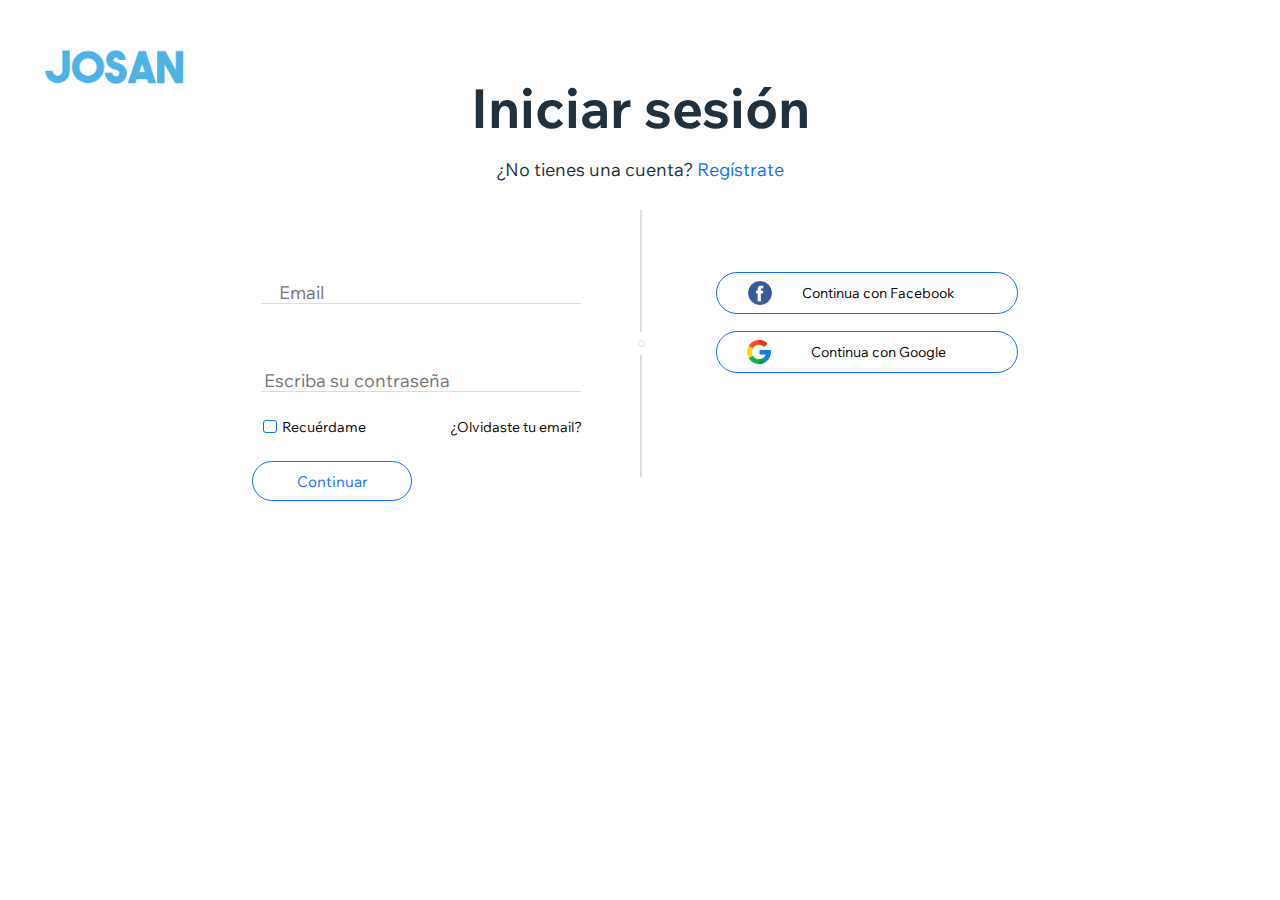
==== View/sign in.html @ 8b0a5ab1 "Se agrega el proyecto" ====
<!DOCTYPE html>
<html lang="en">

<head>
    <meta charset="UTF-8">
    <meta name="viewport" content="width=device-width, initial-scale=1.0">
    <title>Sign in</title>
    <link href="https://fonts.googleapis.com/css2?family=Inter&family=Wix+Madefor+Text:wght@500&display=swap"
        rel="stylesheet">
    <link rel="stylesheet" href="Css/sign in.css">
    <link rel="icon" href="../Icons/LOGO JOSAN NUEVA VERSION.png">
</head>

<body>
    <header class="header">
        <h1>Iniciar sesión</h1>
        <h5>¿No tienes una cuenta? <a href="sign up.html">Regístrate</a></h5>
    </header>
    <div class="logo">
        <img src="../Icons/JOSAN.png" alt="No funciona la imagen :(">
    </div>
    <form action="" class="form">
        <div class="div">
            <input type="email" required>
            <label class="lbl-email">
                <span class="text-nombre">
                    Email
                </span>
            </label>
        </div>
        <!------>
        <div class="div">
            <input type="password" required>
            <label class="lbl-password">
                <span class="text-nombre">
                    Escriba su contraseña
                </span>
            </label>
        </div>
        <div class="separator">
            <div class="line"></div>
            <div class="circle"></div>
            <div class="line2"></div>
        </div>
        <input type="checkbox" id="remember">
        <label for="remember" class="remember-me">Recuérdame</label>
        <div class="forget-email">
            <a href="recover account.html">¿Olvidaste tu email?</a>
        </div>

        <div class="linkFace">
            <a href="https://www.google.com/?hl=es"><img src="../Icons/facebook.png" alt="">Continua con Facebook</a>
        </div>
        <div class="google">
            <a href="https://www.google.com/?hl=es"><img src="../Icons/google.png" alt="">Continua con Google</a>
        </div>
        <button type="submit" id = "next">Continuar</button>

    </form>
    <script src = "../Controller/JS/sing -in.js"></script>
</body>

</html>
---- View/Css/sign in.css ----
* {
    font-family: 'Inter', sans-serif;
    font-family: 'Wix Madefor Text', sans-serif;
}

.header {
    display: flex;
    justify-content: center;
    position: relative;
    margin: 3% 0%;
}

.header>h1 {
    font-size: 54px;
    color: #20303c
}

.header>h5 {
    position: absolute;
    top: 90px;
    color: #20303c;
    font-weight: 200;
    font-size: 18px;
}

.header>h5>a {
    text-decoration: none;
    color: #116dff;
}

.logo {
    position: absolute;
    bottom: 90%;
    left: 3%;
}

.logo>img {
    width: 40%;
}

form {
    position: relative;
    left: 20%;
}

.div>input {
    width: 25%;
    height: 20%;
    background: none;
    color: #000;
    padding-top: 20px;
    border: 0px;
    outline: 0px;
    border-bottom: 1px solid #DDDDDE;
    margin-top: 50px;
}

.div>.lbl-email {
    position: absolute;
    font-size: 18px;
    right: 95%;
    color: #757575;
    top: 33%;
    transition: 0.25s;
}

.div>.lbl-password {
    position: absolute;
    font-size: 18px;
    color: #757575;
    top: 78%;
    right: 85%;
    transition: 0.25s;
}

form input:focus+.lbl-email,
form input:valid+.lbl-email {
    transform: translateY(-150%);
    right: 96%;
    font-size: 14px;
}

form input:focus+.lbl-password, form input:valid + .lbl-password {
    transform: translateY(-150%);
    font-size: 14px;
    right: 88%;
}

.line {
    position: absolute;
    width: 0px;
    height: 120px;
    border: 1px solid #DDDDDE;
    left: 30%;
    bottom: 145px;
}

.circle {
    position: absolute;
    width: 5px;
    height: 5px;
    border: 1px solid #DDDDDE;
    border-radius: 60px;
    left: 29.82%;
    bottom: 130px;
}

.line2 {
    position: absolute;
    width: 0px;
    height: 120px;
    border: 1px solid #DDDDDE;
    left: 30%;
    bottom: 22%;
}

.separator {
    position: relative;
    top: 85px;
}

input[type = "checkbox"]{
    display: none;
}
.remember-me{
    padding-left: 1.3rem;
    top: 1.5rem;
    position: relative;
    font-size: 14px;
}
.remember-me::before{
    content: ' ';
    border: 1px solid #116dff;
    position: absolute;
    width: 0.8em;
    height: 0.8em;
    border-radius: 3px;
    right: 85%;
    top: 11%;
    transition: all 0.2s;
    transform: rotate(0deg);
}

input[type = "checkbox"]:checked + .remember-me::before{
    border-color: #116dff;
    color: #116dff;
    content: '\02713';
    position: absolute;
    display: flex;
    align-items: center;
    transform: rotate(360deg);
}

.forget-email{
    width: auto;
    height: auto;
    position: absolute;
    left: 15%;
    top:102%
}
.forget-email>a{
    text-decoration: none;
    color: #000;
    font-size: 14px;
}

.forget-email>a:hover{
    color: #116dff;
}

.linkFace{
    display: flex;
    justify-content: center;
    align-items: center;
    width: 300px;
    height: 40px;
    border: 1px solid #116dff;
    cursor: pointer;
    position: absolute;
    left: 36%;
    bottom: 50%;
    border-radius: 60px;

}
.linkFace>a{
    position: relative;
    bottom: 5px;
    color: #000;
    font-size: 18px;
    text-decoration: none;
    font-size: 14px;
}

.linkFace>a>img{
   position: relative;
   top:7px;
   right: 30px;
}

.google{
    display: flex;
    justify-content: center;
    align-items: center;
    width: 300px;
    height: 40px;
    border: 1px solid #116dff;
    cursor: pointer;
    position: absolute;
    left: 36%;
    bottom: 20%;
    border-radius: 60px;
}
.google>a{
    position: relative;
    bottom: 5px;
    color: #000;
    font-size: 18px;
    text-decoration: none;
    font-size: 14px;

}

.google>a>img{
   position: relative;
   top:7px;
   right: 40px;
}

form>button[type = "submit"]{
    position: absolute;
    width: 160px;
    height: 40px;
    border: 1px solid #116dff;
    border-radius: 60px;
    top: 125%;
    background-color: transparent;
    color: #116dff;
    font-size: 15px;
    transition: 0.3s;
    right: 88%;
}
form>button[type = "submit"]:hover{
    background-color: #116dff;
    color: #fff;
}
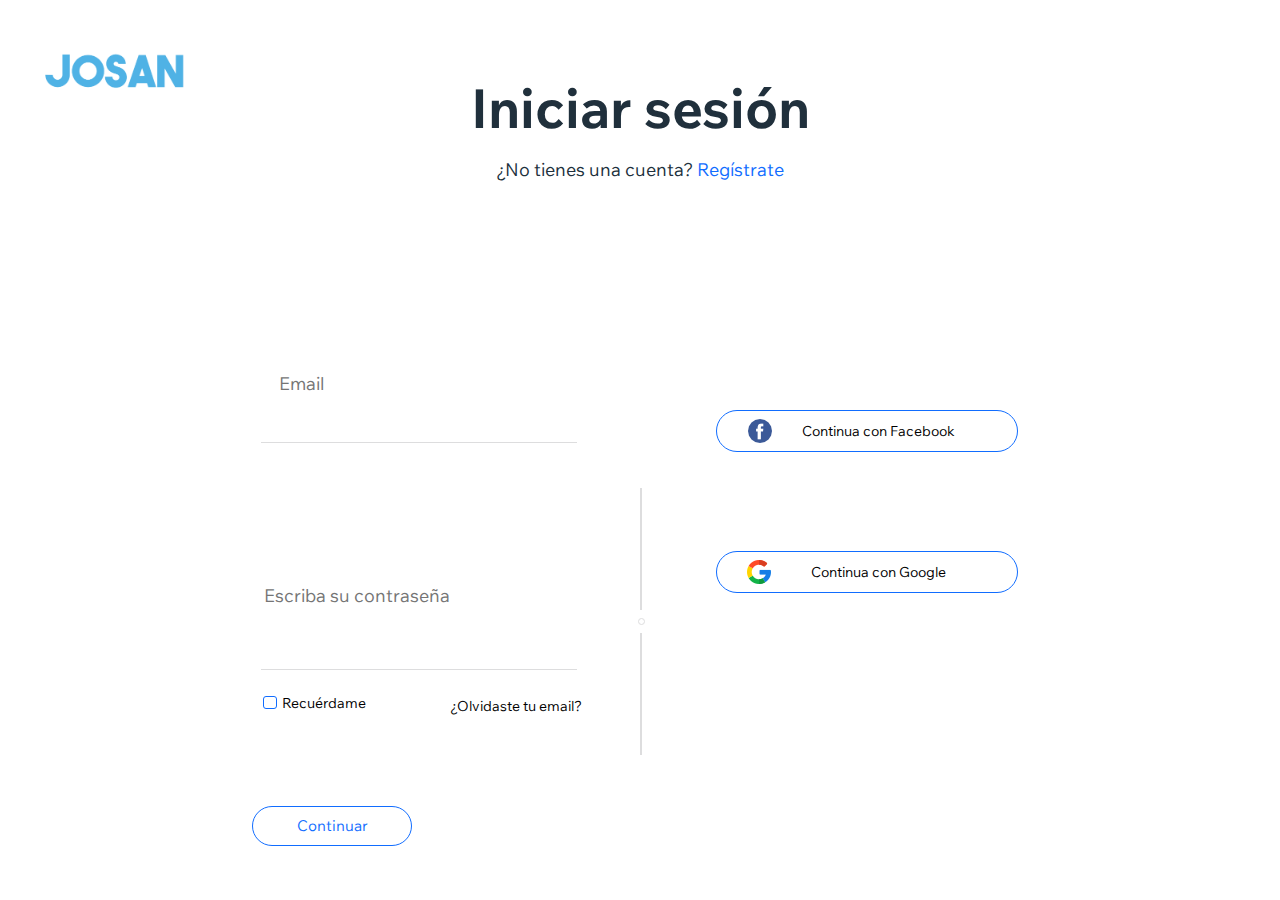
==== commit 5b626751: "Insertar terminado" ====
--- a/View/sign in.html
+++ b/View/sign in.html
@@ -1,3 +1,7 @@
+<?php
+include_once("../Class/conexion2.php");
+
+
 <!DOCTYPE html>
 <html lang="en">
 
@@ -5,8 +9,7 @@
     <meta charset="UTF-8">
     <meta name="viewport" content="width=device-width, initial-scale=1.0">
     <title>Sign in</title>
-    <link href="https://fonts.googleapis.com/css2?family=Inter&family=Wix+Madefor+Text:wght@500&display=swap"
-        rel="stylesheet">
+    <link href="https://fonts.googleapis.com/css2?family=Inter&family=Wix+Madefor+Text:wght@500&display=swap" rel="stylesheet">
     <link rel="stylesheet" href="Css/sign in.css">
     <link rel="icon" href="../Icons/LOGO JOSAN NUEVA VERSION.png">
 </head>
@@ -19,9 +22,9 @@
     <div class="logo">
         <img src="../Icons/JOSAN.png" alt="No funciona la imagen :(">
     </div>
-    <form action="" class="form">
+    <form action="" method="POST" class="form">
         <div class="div">
-            <input type="email" required>
+            <input type="text" required name="nombre">
             <label class="lbl-email">
                 <span class="text-nombre">
                     Email
@@ -30,7 +33,7 @@
         </div>
         <!------>
         <div class="div">
-            <input type="password" required>
+            <input type="password" required name="password">
             <label class="lbl-password">
                 <span class="text-nombre">
                     Escriba su contraseña
@@ -54,10 +57,9 @@
         <div class="google">
             <a href="https://www.google.com/?hl=es"><img src="../Icons/google.png" alt="">Continua con Google</a>
         </div>
-        <button type="submit" id = "next">Continuar</button>
+        <button type="submit" id="next" name="enviar">Continuar</button>
 
     </form>
-    <script src = "../Controller/JS/sing -in.js"></script>
 </body>
 
 </html>